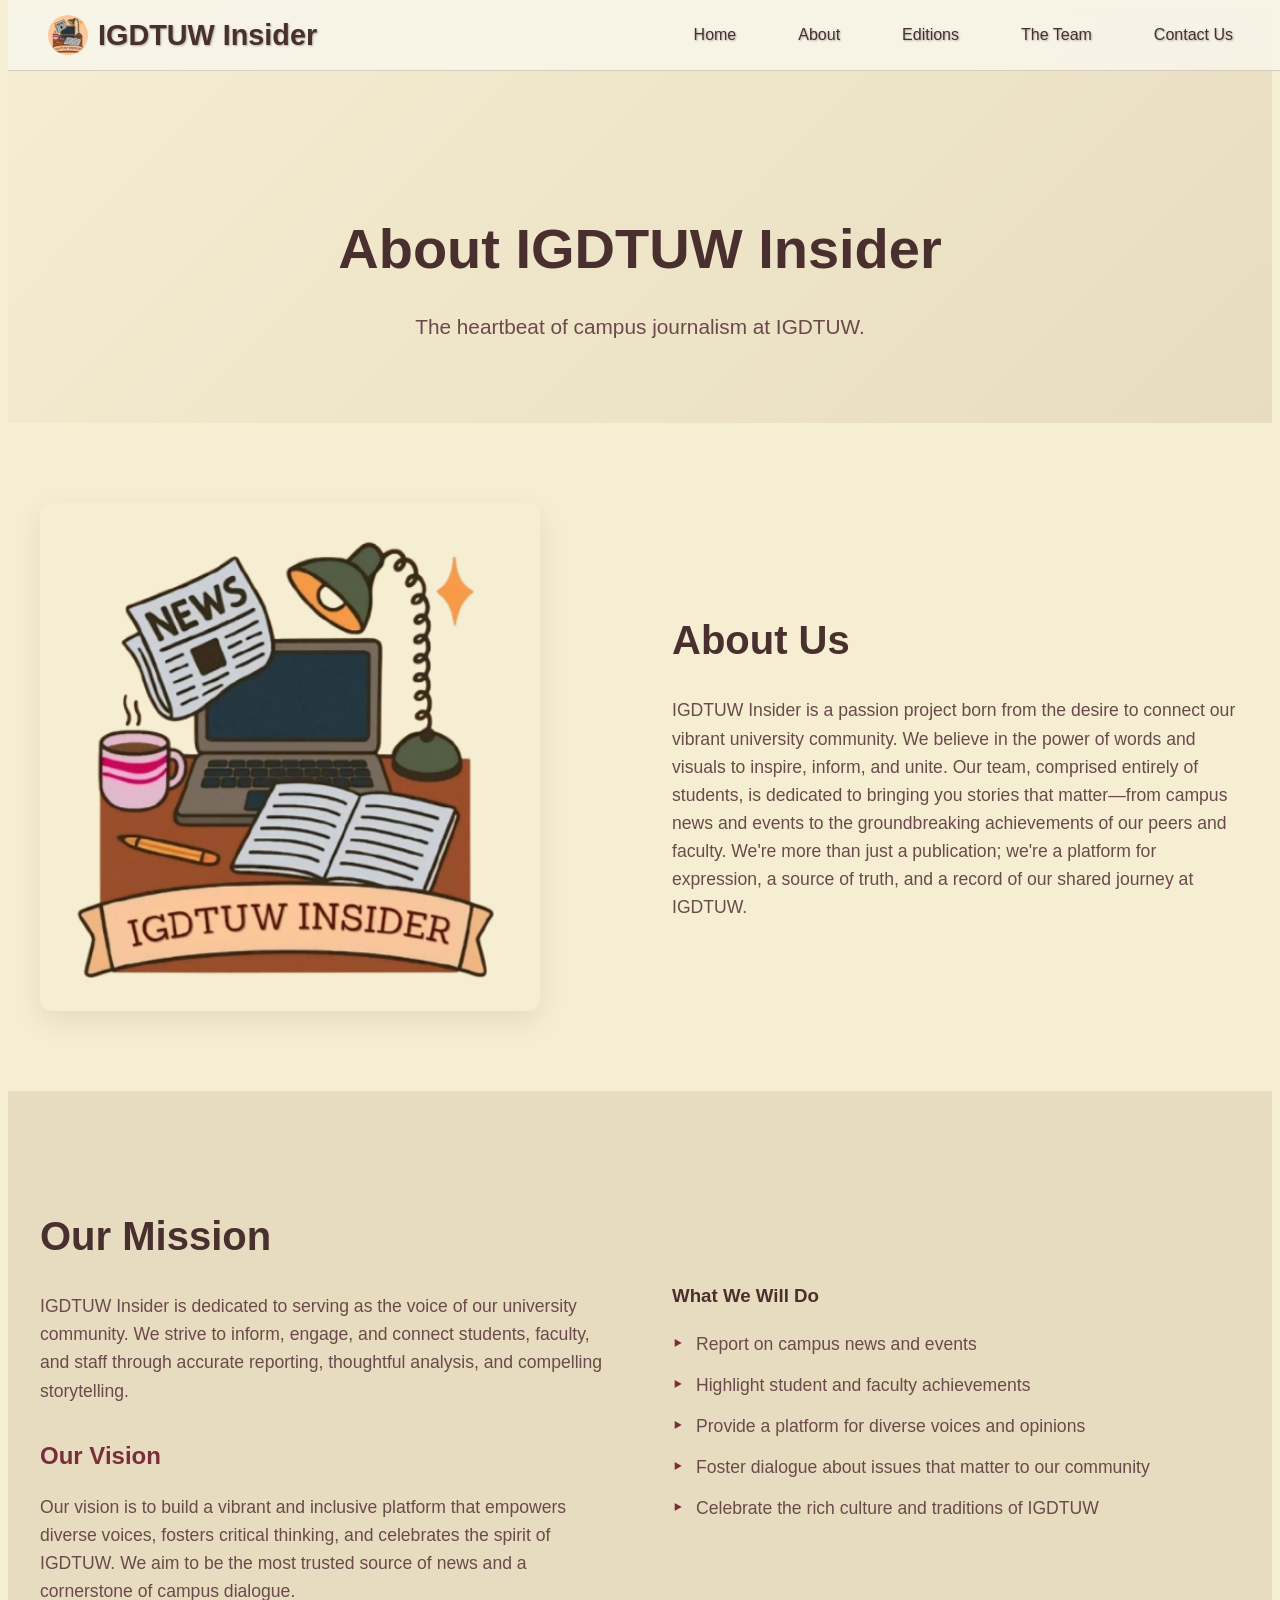
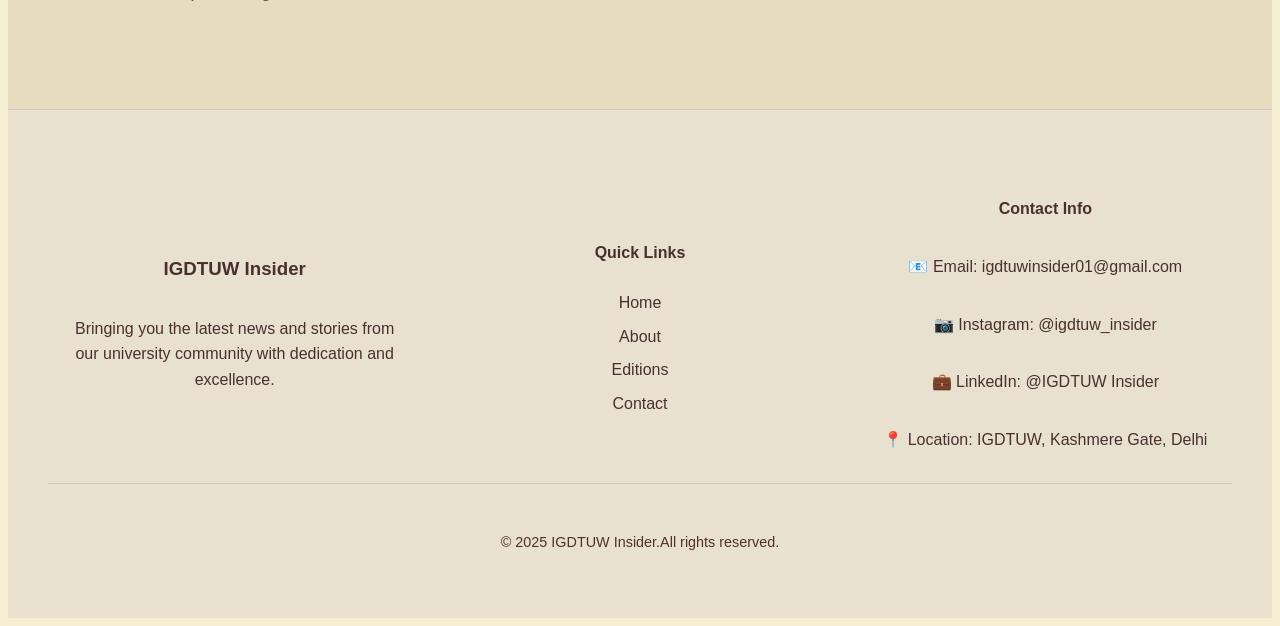
==== pages/about/about.html @ 297fc85a "Updated" ====
<!DOCTYPE html>
<html lang="en">
<head>
    <meta charset="UTF-8">
    <meta name="viewport" content="width=device-width, initial-scale=1.0">
    <title>About - IGDTUW Insider</title>
    <link rel="stylesheet" href="https://cdnjs.cloudflare.com/ajax/libs/font-awesome/6.5.1/css/all.min.css">
    <link rel="stylesheet" href="../../navbar.css">
    <link rel="stylesheet" href="../../footer.css">
    <style>

:root {
  --bg-primary: #f5eed2;
  --bg-secondary: #e8dcc0;
  --card-bg: #fffdf8;

  --text-primary: #4a2f2f;
  --text-secondary: #6a4a4a;
  --muted-text: #8b6c6c;

  --accent-primary: #7a2e3a;
  --accent-secondary: #9c3f4b;
  --accent-subtle: #c9a27e;

  --border-color: #d8cbb7;
  --shadow: rgba(0, 0, 0, 0.08);

  --navbar-bg: rgba(248, 245, 233, 0.9);
  --footer-bg: #e9e1d0;
  --footer-text: #4a2f2f;
}


body {
  font-family: 'Segoe UI', Tahoma, Geneva, Verdana, sans-serif;
  line-height: 1.6;
  background-color: var(--bg-primary);
  color: var(--text-primary);
  transition: all 0.3s ease;
  overflow-x: hidden;
}

.container {
  max-width: 1200px;
  margin: 0 auto;
  padding: 0 20px;
}

/* Hero Section */
.hero {
  padding: 150px 0 80px;
  background: linear-gradient(
    135deg,
    var(--bg-primary) 0%,
    var(--bg-secondary) 100%
  );
  text-align: center;
}

.hero .container {
  max-width: 900px;
  margin: 0 auto;
  padding: 0 1rem;
}

.hero h1 {
  font-size: 3.5rem;
  font-weight: 700;
  color: var(--text-primary) !important; /* force palette */
  margin-bottom: 1rem;
}

.hero p {
  font-size: 1.3rem;
  color: var(--text-secondary) !important; /* force palette */
  max-width: 600px;
  margin: 0 auto;
}

/* About Us Section */
.about {
  padding: 80px 0;
}

.about-content {
  display: grid;
  grid-template-columns: 1fr 1fr;
  gap: 4rem;
  align-items: center;
}

.about-image-box {
  width: 100%;
  max-width: 500px;
  height: auto;
  border-radius: 12px;
  overflow: hidden;
  box-shadow: 0 10px 30px var(--shadow);
  transform: rotate(-3deg);
  transition: transform 0.5s ease-in-out;
}

.about-image-box:hover {
  transform: rotate(0deg) scale(1.05);
}

.about-image-box img {
  width: 100%;
  height: auto;
  object-fit: cover;
  border-radius: 12px;
}

.about-text h2 {
  font-size: 2.5rem;
  margin-bottom: 1.5rem;
  color: var(--text-primary);
}

.about-text p {
  font-size: 1.1rem;
  color: var(--text-secondary);
}

/* Mission & Vision Section */
.mission {
  padding: 80px 0;
  background: var(--bg-secondary);
}

.mission-content {
  display: grid;
  grid-template-columns: 1fr 1fr;
  gap: 4rem;
  align-items: center;
}

.mission-text h2 {
  font-size: 2.5rem;
  margin-bottom: 1.5rem;
  color: var(--text-primary);
}

.mission-text h3 {
  font-size: 1.5rem;
  margin: 2rem 0 1rem;
  color: var(--accent-primary);
}

.mission-text p {
  color: var(--text-secondary);
  margin-bottom: 1.5rem;
  font-size: 1.1rem;
}

.mission-bullets ul {
  list-style: none;
  padding: 0;
}

.mission-bullets ul li {
  color: var(--text-secondary);
  margin-bottom: 0.8rem;
  padding-left: 1.5rem;
  position: relative;
  font-size: 1.1rem;
}

.mission-bullets ul li::before {
  content: '‣';
  position: absolute;
  left: 0;
  color: var(--accent-primary);
  font-weight: bold;
}

/* Animations */
@keyframes fadeInText {
  from {
    opacity: 0;
    transform: translateY(20px);
  }
  to {
    opacity: 1;
    transform: translateY(0);
  }
}

@keyframes rotate-border {
  from {
    transform: rotate(0deg);
  }
  to {
    transform: rotate(360deg);
  }
}

.animate-text-up,
.animate-fade-in-right,
.animate-fade-in-left,
.animate-scale-up,
.animate-fade-in-bottom,
.animate-float-up {
  opacity: 0;
  transform: translateY(20px);
  transition: opacity 0.8s ease, transform 0.8s ease;
}

.animate-text-up {
  transform: translateY(30px);
}

.animate-fade-in-right {
  transform: translateX(30px);
}

.animate-fade-in-left {
  transform: translateX(-30px);
}

.animate-scale-up {
  transform: scale(0.9);
}

.animate-fade-in-bottom {
  transform: translateY(30px);
}

.animate-float-up {
  transform: translateY(20px);
}

/* When animated */
.animate-text-up.active,
.animate-fade-in-right.active,
.animate-fade-in-left.active,
.animate-scale-up.active,
.animate-fade-in-bottom.active,
.animate-float-up.active {
  opacity: 1;
  transform: translate(0, 0) scale(1);
}

.delay-1 {
  transition-delay: 0.15s;
}

.delay-2 {
  transition-delay: 0.3s;
}

.delay-3 {
  transition-delay: 0.45s;
}

.delay-4 {
  transition-delay: 0.6s;
}

/* Responsive Design */
@media (max-width: 768px) {
  .hamburger {
    display: flex;
  }

  .nav-menu {
    position: fixed;
    left: -100%;
    top: 70px;
    flex-direction: column;
    background-color: var(--navbar-bg);
    width: 100%;
    text-align: center;
    transition: 0.3s;
    box-shadow: 0 10px 27px var(--shadow);
    padding: 2rem 0;
    backdrop-filter: blur(15px);
  }

  .nav-menu.active {
    left: 0;
    animation: slideInRight 0.3s ease-out;
  }

  @keyframes slideInRight {
    from {
      opacity: 0;
      transform: translateX(-100px);
    }
    to {
      opacity: 1;
      transform: translateX(0);
    }
  }

  .hero h1 {
    font-size: 2.5rem;
  }

  .about-content,
  .mission-content {
    grid-template-columns: 1fr;
    gap: 2rem;
  }

  .about-content {
    display: flex;
    flex-direction: column;
  }

  .about-image-box {
    order: 1;
  }

  .about-text {
    order: 2;
  }

  .values-grid,
  .team-cards-grid {
    grid-template-columns: 1fr;
  }
}

@media (max-width: 480px) {
  .hero h1 {
    font-size: 2rem;
  }

  .hero p {
    font-size: 1rem;
  }

  .about-text h2,
  .mission-text h2,
  .values h2,
  .join-team h2 {
    font-size: 2rem;
  }
}

/* Custom Scrollbar */
::-webkit-scrollbar {
  width: 8px;
}

::-webkit-scrollbar-track {
  background: var(--bg-secondary);
}

::-webkit-scrollbar-thumb {
  background: linear-gradient(45deg, var(--accent-primary), var(--accent-secondary));
  border-radius: 10px;
}

::-webkit-scrollbar-thumb:hover {
  background: linear-gradient(45deg, var(--accent-secondary), var(--accent-primary));
}

/* Loading Animation */
.loading {
  opacity: 0;
  animation: fadeIn 1s ease-out forwards;
}

@keyframes fadeIn {
  to {
    opacity: 1;
  }
}

    </style>
</head>  
    <body class="loading">
    <!-- Enhanced Navigation -->
    <nav class="navbar">
        <div class="nav-container">
            <div class="logo">
                <img src="../../logo.jpg" alt="Logo" class="logo-img">
                <h2>IGDTUW Insider</h2>
            </div>
            <ul class="nav-menu">
                <li><a href="../../index.html" class="nav-link">Home</a></li>
                <li><a href="about.html" class="nav-link">About</a></li>
                <li><a href="../edition/edition.html" class="nav-link">Editions</a></li>
                <li><a href="../team/team.html" class="nav-link">The Team</a></li>
                <li><a href="../contact/contact.html" class="nav-link">Contact Us</a></li>

            </ul>
            <div class="hamburger">
                <span></span>
                <span></span>
                <span></span>
            </div>
        </div>
    </nav>

    <section class="hero">
        <div class="container">
            <h1 class="animate-text-up">About IGDTUW Insider</h1>
            <p class="animate-text-up delay-1">The heartbeat of campus journalism at IGDTUW.</p>
        </div>
    </section>

    <section class="about">
        <div class="container">
            <div class="about-content">
                <div class="about-image-box animate-fade-in-left">
                    <img src="logo.png" alt="A placeholder image of a university campus">
                </div>
                <div class="about-text animate-fade-in-right">
                    <h2>About Us</h2>
                    <p>IGDTUW Insider is a passion project born from the desire to connect our vibrant university
                        community. We believe in the power of words and visuals to inspire, inform, and unite. Our team,
                        comprised entirely of students, is dedicated to bringing you stories that matter—from campus
                        news and events to the groundbreaking achievements of our peers and faculty. We're more than
                        just a publication; we're a platform for expression, a source of truth, and a record of our
                        shared journey at IGDTUW.</p>
                </div>
            </div>
        </div>
    </section>

    <section class="mission">
        <div class="container">
            <div class="mission-content">
                <div class="mission-text animate-fade-in-right">
                    <h2>Our Mission</h2>
                    <p>IGDTUW Insider is dedicated to serving as the voice of our university community. We strive to
                        inform, engage, and connect students, faculty, and staff through accurate reporting, thoughtful
                        analysis, and compelling storytelling.</p>

                    <h3 class="animate-fade-in-right delay-1">Our Vision</h3>
                    <p>Our vision is to build a vibrant and inclusive platform that empowers diverse voices, fosters
                        critical thinking, and celebrates the spirit of IGDTUW. We aim to be the most trusted source of
                        news and a cornerstone of campus dialogue.</p>
                </div>
                <div class="mission-bullets animate-fade-in-left">
                    <h3>What We Will Do</h3>
                    <ul>
                        <li>Report on campus news and events</li>
                        <li>Highlight student and faculty achievements</li>
                        <li>Provide a platform for diverse voices and opinions</li>
                        <li>Foster dialogue about issues that matter to our community</li>
                        <li>Celebrate the rich culture and traditions of IGDTUW</li>
                    </ul>
                </div>
            </div>
        </div>
    </section>

<footer class="footer">
        <div class="container">
            <div class="footer-content">

                <div class="footer-section">
                    <h3>IGDTUW Insider</h3>
                    <p>Bringing you the latest news and stories from our university community with dedication and excellence.</p>
                </div>

                <div class="footer-section">
                    <h4>Quick Links</h4>
                    <ul>
                        <li><a href="../../index.html">Home</a></li>
                        <li><a href="about.html">About</a></li>
                        <li><a href="../edition/edition.html">Editions</a></li>
                        <li><a href="../contact/contact.html">Contact</a></li>
                    </ul>
                </div>
                
                <div class="footer-section">
                    <h4>Contact Info</h4>
                    <p>📧 Email: <a href="mailto:igdtuwinsider01@gmail.com" class="contact-link">igdtuwinsider01@gmail.com</a></p>
                    <p>📷 Instagram: <a href="https://www.instagram.com/igdtuw_insider" target="_blank" class="contact-link">@igdtuw_insider</a></p>
                    <p>💼 LinkedIn: <a href="https://www.linkedin.com/company/igdtuw-insider/" target="_blank" class="contact-link">@IGDTUW Insider</a></p>
                    <p>📍 Location: IGDTUW, Kashmere Gate, Delhi</p>
                </div>
            </div>

            <div class="footer-bottom">
                <p>&copy; 2025 IGDTUW Insider.All rights reserved.</p>
            </div>
        </div>
    </footer>

    <script>
        

        // Enhanced Mobile Menu Toggle with Animation
        const hamburger = document.querySelector('.hamburger');
        const navMenu = document.querySelector('.nav-menu');

        hamburger.addEventListener('click', function () {
            hamburger.classList.toggle('active');
            navMenu.classList.toggle('active');

            // Animate hamburger lines
            const spans = hamburger.querySelectorAll('span');
            if (hamburger.classList.contains('active')) {
                spans[0].style.transform = 'rotate(45deg) translate(9px, 9px)';
                spans[1].style.opacity = '0';
                spans[2].style.transform = 'rotate(-45deg) translate(7px, -6px)';
            } else {
                spans[0].style.transform = 'none';
                spans[1].style.opacity = '1';
                spans[2].style.transform = 'none';
            }
        });

        // Close mobile menu when clicking on a link
        document.querySelectorAll('.nav-link').forEach(n => n.addEventListener('click', () => {
            hamburger.classList.remove('active');
            navMenu.classList.remove('active');
            const spans = hamburger.querySelectorAll('span');
            spans[0].style.transform = 'none';
            spans[1].style.opacity = '1';
            spans[2].style.transform = 'none';
        }));

        // Smooth scrolling for anchor links
        document.querySelectorAll('a[href^="#"]').forEach(anchor => {
            anchor.addEventListener('click', function (e) {
                e.preventDefault();
                const target = document.querySelector(this.getAttribute('href'));
                if (target) {
                    target.scrollIntoView({
                        behavior: 'smooth',
                        block: 'start'
                    });
                }
            });
        });

        // Enhanced Navbar background on scroll
        window.addEventListener('scroll', function () {
            const navbar = document.querySelector('.navbar');
            const scrolled = window.pageYOffset;

            if (scrolled > 100) {
                navbar.style.background = 'var(--navbar-bg)';
                navbar.style.backdropFilter = 'blur(20px)';
                navbar.style.boxShadow = '0 4px 20px var(--shadow)';
            } else {
                navbar.style.background = 'var(--navbar-bg)';
                navbar.style.backdropFilter = 'blur(15px)';
                navbar.style.boxShadow = 'none';
            }
        });

        // Intersection Observer for scroll animations
        const observerOptions = {
            threshold: 0.1,
            rootMargin: '0px 0px -50px 0px'
        };

        const observer = new IntersectionObserver(function (entries, observer) {
            entries.forEach(entry => {
                if (entry.isIntersecting) {
                    entry.target.classList.add('active');
                    // Stop observing once it's active
                    observer.unobserve(entry.target);
                }
            });
        }, observerOptions);

        // Observe elements for animation
        document.querySelectorAll('.animate-text-up, .animate-fade-in-right, .animate-fade-in-left, .animate-scale-up, .animate-fade-in-bottom, .animate-float-up').forEach(el => {
            observer.observe(el);
        });

        // Enhanced Loading Animation
        window.addEventListener('load', function () {
            document.body.classList.add('loaded');
        });

        // Click effects for interactive elements
        document.querySelectorAll('.value-card, .team-card').forEach(element => {
            element.addEventListener('click', function (e) {
                // Simple scale effect
                this.style.transform = 'scale(0.98)';
                setTimeout(() => {
                    this.style.transform = '';
                }, 150);
            });
        });
    </script>
</body>

</html>
---- navbar.css ----
:root {
            /* Light Theme */
            --bg-primary: #f8f5e9;
            --bg-secondary: #f1e6cc87;
            --card-bg: #fffdf8;

            --text-primary: #4a2f2f;
            --text-secondary: #6a4a4a;
            --muted-text: #8b6c6c;

            --accent-primary: #7a2e3a;
            --accent-secondary: #9c3f4b;
            --accent-subtle: #c9a27e;

            --border-color: #d8cbb7;
            --shadow: rgba(0, 0, 0, 0.08);

            --navbar-bg: rgba(248, 245, 233, 0.9);
            --footer-bg: #e9e1d0;
            --footer-text: #4a2f2f;
        }

.navbar {
    position: fixed;
    top: 0;
    width: 100%;
    background: var(--navbar-bg);
    z-index: 1000;
    border-bottom: 1px solid rgba(139, 115, 85, 0.3);
    transition: background 0.3s ease, box-shadow 0.3s ease;
}

/* Glass effect variant */
.navbar.transparent {
    background: rgba(131, 100, 62, 0.9) !important;
    backdrop-filter: blur(50px);
}

.nav-container {
    max-width: 1200px;
    margin: 0 auto;
    padding: 0 20px;
    display: flex;
    justify-content: space-between;
    align-items: center;
    height: 70px;
}

/* Logo text */
.logo h2 {
    color: #4a2f2f;
    font-weight: 700;
    font-size: 1.8rem;
    transition: color 0.3s ease;
    text-shadow: 1px 1px 2px rgba(0,0,0,0.3); /* Better contrast on light brown */
}

/* Nav menu */
.nav-menu {
    display: flex;
    list-style: none;
    align-items: center;
    gap: 2rem;
}

/* Links */
.nav-link {
    text-decoration: none;
    color: #4a2f2f;
    font-weight: 500;
    transition: all 0.3s ease;
    position: relative;
    padding: 10px 15px;
    border-radius: 25px;
    text-shadow: 1px 1px 2px rgba(0,0,0,0.3); /* Better contrast */
}

/* Hover effect */
.nav-link:hover {
    color: #1b1710; /* Light cream color for better contrast */
    background-color: rgba(255, 255, 255, 0.011);
    transform: translateY(-2px);
}

.nav-link::after {
    content: '';
    position: absolute;
    bottom: -5px;
    left: 50%;
    transform: translateX(-50%);
    width: 0;
    height: 2px;
    background-color: #FFE4B5; /* Matching accent color */
    transition: width 0.3s ease;
}

.nav-link:hover::after {
    width: 80%;
}

/* Hamburger */
.hamburger {
    display: none;
    flex-direction: column;
    cursor: pointer;
    transition: transform 0.3s ease;
}

.hamburger span {
    width: 25px;
    height: 3px;
    background: #ffffff;
    margin: 3px 0;
    border-radius: 2px;
}

/* Logo */
.logo {
    display: flex;
    align-items: center;
    gap: 10px;
    transition: transform 0.3s ease;
}

.logo:hover {
    transform: scale(1.05);
}

.logo-img {
    height: 40px;
    width: auto;
    transition: transform 0.3s ease;
    border-radius: 50%;
}

.logo-img:hover {
    transform: rotate(360deg);
}

/* Mobile responsiveness */
@media (max-width: 768px) {
    .hamburger {
        display: flex;
    }
    
    .nav-menu {
        position: fixed;
        left: -100%;
        top: 70px;
        flex-direction: column;
        background-color: #8B7355;
        width: 100%;
        text-align: center;
        transition: 0.3s;
        box-shadow: 0 10px 27px rgba(0, 0, 0, 0.05);
        padding: 2rem 0;
    }
    
    .nav-menu.active {
        left: 0;
    }
    
    .nav-link {
        padding: 15px;
        display: block;
        width: 100%;
    }
}
---- footer.css ----
:root {
    --footer-bg: #e8d7c9;
    --footer-text: #2c2c2c;
    --footer-link: #4a2f2f;
    --footer-link-hover: #3498db;
    --footer-border: rgba(0, 0, 0, 0.1);
}

.footer {
    background: var(--footer-bg);
    padding: 50px 20px;
    border-top: 1px solid var(--footer-border);
    position: relative;
    overflow: hidden;
    color: var(--footer-text);
}

/* --- Grid layout --- */
.footer-content {
    display: grid;
    grid-template-columns: repeat(auto-fit, minmax(250px, 1fr));
    gap: 2rem;
    text-align: center;
    z-index: 2;
}

/* --- Sections --- */
.footer-content > div {
    display: flex;
    flex-direction: column;
    align-items: center;
    justify-content: center;
    transition: transform 0.3s ease, box-shadow 0.3s ease;
    padding: 15px;
    border-radius: 12px;
}

/* Subtle hover effect for symmetry */
.footer-content > div:hover {
    transform: translateY(-5px);
    box-shadow: 0 6px 20px rgba(0, 0, 0, 0.08);
}

/* --- Headings --- */
.footer h3, 
.footer h4 {
    margin-bottom: 1rem;
    font-weight: 700;
    color: var(--footer-link);
    transition: color 0.3s ease;
}

.footer h3:hover, 
.footer h4:hover {
    color: var(--footer-link-hover);
}

/* --- Links --- */
.footer a {
    color: var(--footer-link);
    text-decoration: none;
    transition: color 0.3s ease, transform 0.2s ease;
}

.footer a:hover {
    color: var(--footer-link-hover);
    transform: scale(1.05);
}

/* --- Quick links list --- */
.footer ul {
    list-style: none;
    padding: 0;
    margin: 0;
}

.footer ul li {
    margin: 0.5rem 0;
}

/* --- Footer bottom --- */
.footer-bottom {
    text-align: center;
    padding-top: 2rem;
    border-top: 1px solid var(--footer-border);
    color: rgba(47, 1, 1, 0.8);
    font-size: 0.9rem;
    animation: fadeInText 1s ease-out 0.5s both;
}

/* --- Animations --- */
@keyframes fadeInText {
    from { opacity: 0; transform: translateY(10px); }
    to { opacity: 1; transform: translateY(0); }
}

/* --- Responsiveness --- */
@media (max-width: 768px) {
    .footer-content {
        grid-template-columns: 1fr; /* stack sections vertically */
        text-align: center;
    }

    .footer-content > div {
        margin-bottom: 1.5rem;
    }
}
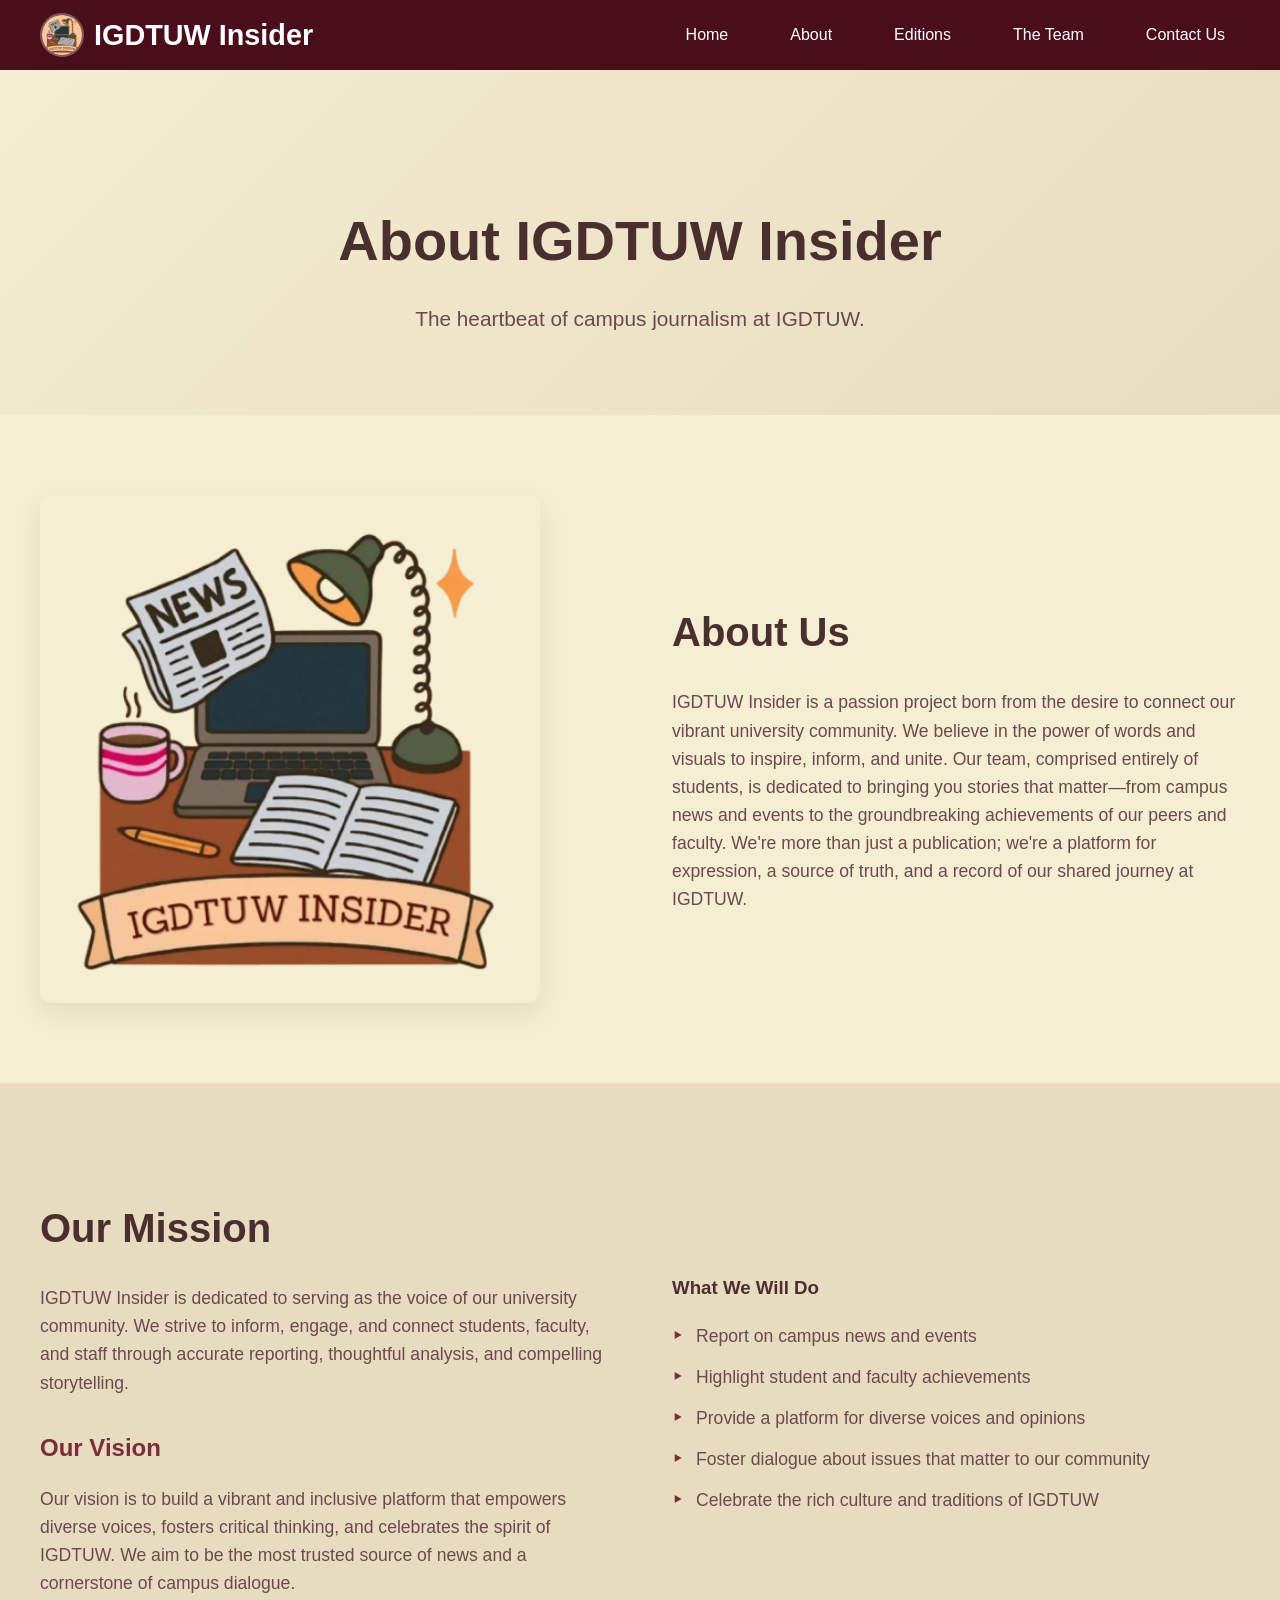
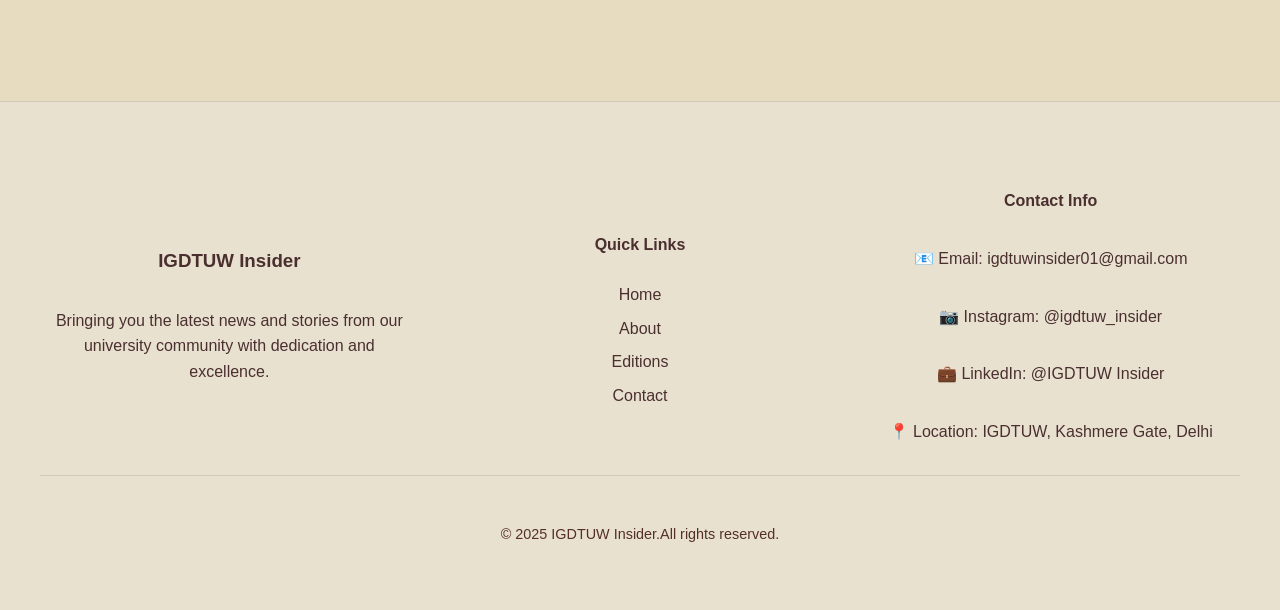
==== commit e7b31044: "Updated" ====
--- a/pages/about/about.html
+++ b/pages/about/about.html
@@ -38,6 +38,7 @@
   color: var(--text-primary);
   transition: all 0.3s ease;
   overflow-x: hidden;
+  margin:0;
 }
 
 .container {
@@ -484,8 +485,6 @@
     </footer>
 
     <script>
-        
-
         // Enhanced Mobile Menu Toggle with Animation
         const hamburger = document.querySelector('.hamburger');
         const navMenu = document.querySelector('.nav-menu');
@@ -586,7 +585,4 @@
     </script>
 </body>
 
-</html>
-
-
-
+</html>
--- a/navbar.css
+++ b/navbar.css
@@ -1,39 +1,51 @@
 :root {
-            /* Light Theme */
-            --bg-primary: #f8f5e9;
-            --bg-secondary: #f1e6cc87;
-            --card-bg: #fffdf8;
-
-            --text-primary: #4a2f2f;
-            --text-secondary: #6a4a4a;
-            --muted-text: #8b6c6c;
-
-            --accent-primary: #7a2e3a;
-            --accent-secondary: #9c3f4b;
-            --accent-subtle: #c9a27e;
-
-            --border-color: #d8cbb7;
-            --shadow: rgba(0, 0, 0, 0.08);
-
-            --navbar-bg: rgba(248, 245, 233, 0.9);
-            --footer-bg: #e9e1d0;
-            --footer-text: #4a2f2f;
-        }
+    --bg-primary: #FEFDF7;
+    --bg-secondary: #FDFDF7;
+    --card-bg: #FEFDF7;
+
+    --text-primary: #690609;
+    --text-secondary: #690609;
+    --muted-text: #792022;
+
+    --accent-primary: #690609;
+    --accent-secondary: #792022;
+    --accent-subtle: #DFD6D0;
+
+    --border-color: #DFD6D0;
+    --shadow: rgba(121, 32, 34, 0.15);
+
+    --navbar-bg: #8B1538;
+    --navbar-text: #FFFFFF;
+    --navbar-hover: #A01A44;
+    
+    --footer-bg: #8B1538;
+    --footer-text: #FFFFFF;
+    --neutral: #DFD6D0;
+}
 
 .navbar {
     position: fixed;
     top: 0;
     width: 100%;
-    background: var(--navbar-bg);
+    background-color: #4A0E1A !important;
+    background: #4A0E1A !important;
+    opacity: 1 !important;
     z-index: 1000;
-    border-bottom: 1px solid rgba(139, 115, 85, 0.3);
-    transition: background 0.3s ease, box-shadow 0.3s ease;
-}
-
-/* Glass effect variant */
+    border-bottom: none;
+    transition: none;
+    box-shadow: 0 2px 8px rgba(0, 0, 0, 0.5);
+}
+
+/* Remove ALL transparency - force solid background */
 .navbar.transparent {
-    background: rgba(131, 100, 62, 0.9) !important;
-    backdrop-filter: blur(50px);
+    background-color: #4A0E1A !important;
+    background: #4A0E1A !important;
+    backdrop-filter: none !important;
+    opacity: 1 !important;
+}
+
+.navbar * {
+    opacity: 1 !important;
 }
 
 .nav-container {
@@ -48,11 +60,16 @@
 
 /* Logo text */
 .logo h2 {
-    color: #4a2f2f;
+    color: var(--navbar-text);
     font-weight: 700;
     font-size: 1.8rem;
     transition: color 0.3s ease;
-    text-shadow: 1px 1px 2px rgba(0,0,0,0.3); /* Better contrast on light brown */
+    text-shadow: none;
+}
+
+.logo h2:hover {
+    color: #FFE4E1;
+    transform: scale(1.02);
 }
 
 /* Nav menu */
@@ -66,19 +83,19 @@
 /* Links */
 .nav-link {
     text-decoration: none;
-    color: #4a2f2f;
+    color: var(--navbar-text);
     font-weight: 500;
     transition: all 0.3s ease;
     position: relative;
     padding: 10px 15px;
-    border-radius: 25px;
-    text-shadow: 1px 1px 2px rgba(0,0,0,0.3); /* Better contrast */
+    border-radius: 6px;
+    text-shadow: none;
 }
 
 /* Hover effect */
 .nav-link:hover {
-    color: #1b1710; /* Light cream color for better contrast */
-    background-color: rgba(255, 255, 255, 0.011);
+    color: #FFFFFF;
+    background-color: rgba(255, 255, 255, 0.1);
     transform: translateY(-2px);
 }
 
@@ -90,12 +107,18 @@
     transform: translateX(-50%);
     width: 0;
     height: 2px;
-    background-color: #FFE4B5; /* Matching accent color */
+    background-color: #FFFFFF;
     transition: width 0.3s ease;
 }
 
 .nav-link:hover::after {
     width: 80%;
+}
+
+/* Active link styling */
+.nav-link.active {
+    color: #FFFFFF;
+    background-color: rgba(255, 255, 255, 0.15);
 }
 
 /* Hamburger */
@@ -109,9 +132,14 @@
 .hamburger span {
     width: 25px;
     height: 3px;
-    background: #ffffff;
+    background: var(--navbar-text);
     margin: 3px 0;
     border-radius: 2px;
+    transition: all 0.3s ease;
+}
+
+.hamburger:hover span {
+    background: #FFFFFF;
 }
 
 /* Logo */
@@ -131,10 +159,12 @@
     width: auto;
     transition: transform 0.3s ease;
     border-radius: 50%;
+    border: 2px solid rgba(255, 255, 255, 0.3);
 }
 
 .logo-img:hover {
     transform: rotate(360deg);
+    border-color: #FFFFFF;
 }
 
 /* Mobile responsiveness */
@@ -148,21 +178,50 @@
         left: -100%;
         top: 70px;
         flex-direction: column;
-        background-color: #8B7355;
+        --navbar-bg: #4A0E1A;
         width: 100%;
         text-align: center;
         transition: 0.3s;
-        box-shadow: 0 10px 27px rgba(0, 0, 0, 0.05);
+        box-shadow: 0 10px 27px rgba(0, 0, 0, 0.3);
         padding: 2rem 0;
+        backdrop-filter: none;
     }
     
     .nav-menu.active {
         left: 0;
+        animation: slideInRight 0.3s ease-out;
+    }
+    
+    @keyframes slideInRight {
+        from {
+            opacity: 0;
+            transform: translateX(-100px);
+        }
+        to {
+            opacity: 1;
+            transform: translateX(0);
+        }
     }
     
     .nav-link {
-        padding: 15px;
+        padding: 15px 20px;
         display: block;
         width: 100%;
+        margin: 0.5rem 0;
+        border-radius: 12px;
+        color: var(--navbar-text);
+        border: 1px solid transparent;
+        transition: all 0.4s cubic-bezier(0.4, 0, 0.2, 1);
+    }
+    
+    .nav-link:hover {
+        background: rgba(255, 255, 255, 0.15);
+        backdrop-filter: blur(10px);
+        border: 1px solid rgba(255, 255, 255, 0.2);
+        box-shadow: 
+            0 4px 15px rgba(255, 255, 255, 0.1),
+            inset 0 1px 0 rgba(255, 255, 255, 0.3);
+        color: #FFFFFF;
+        transform: scale(1.02);
     }
 }
--- a/footer.css
+++ b/footer.css
@@ -2,7 +2,7 @@
     --footer-bg: #e8d7c9;
     --footer-text: #2c2c2c;
     --footer-link: #4a2f2f;
-    --footer-link-hover: #3498db;
+    --footer-link-hover: #2975a7;
     --footer-border: rgba(0, 0, 0, 0.1);
 }
 
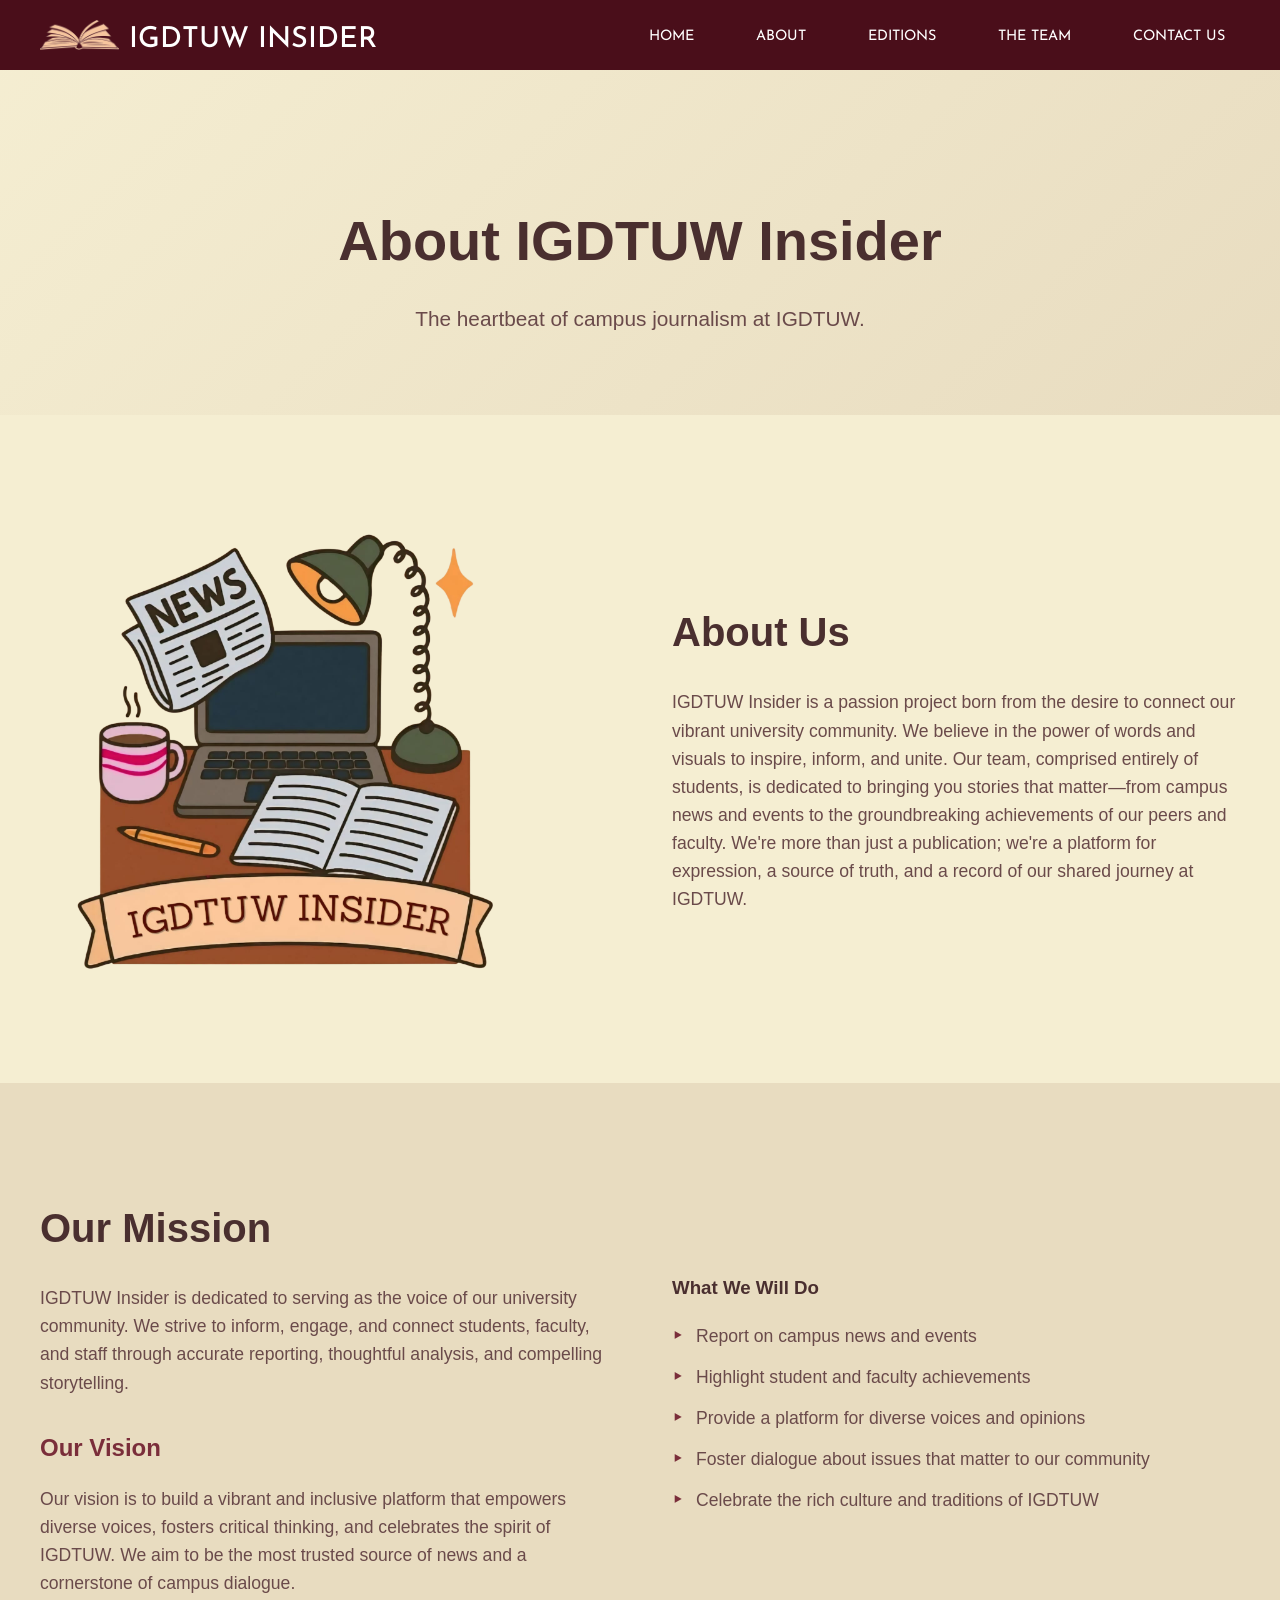
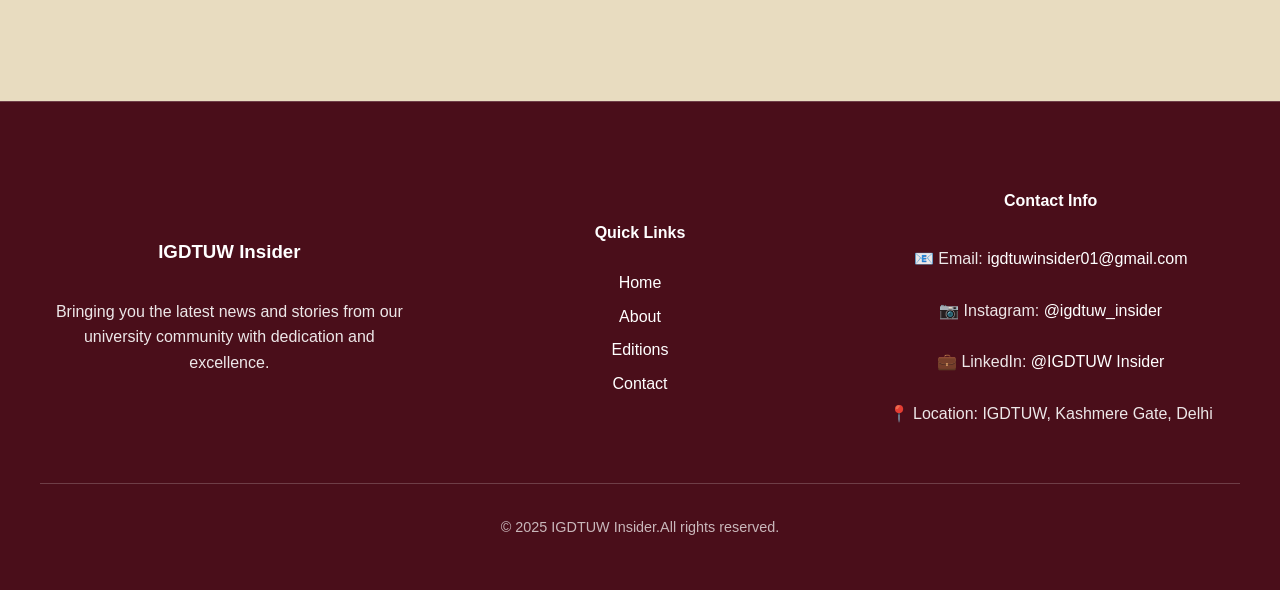
==== commit c6702818: "updated" ====
--- a/pages/about/about.html
+++ b/pages/about/about.html
@@ -8,6 +8,7 @@
     <link rel="stylesheet" href="../../navbar.css">
     <link rel="stylesheet" href="../../footer.css">
     <style>
+      @import url('https://fonts.googleapis.com/css2?family=Josefin+Sans:ital,wght@0,100..700;1,100..700&display=swap');
 
 :root {
   --bg-primary: #f5eed2;
@@ -25,9 +26,7 @@
   --border-color: #d8cbb7;
   --shadow: rgba(0, 0, 0, 0.08);
 
-  --navbar-bg: rgba(248, 245, 233, 0.9);
-  --footer-bg: #e9e1d0;
-  --footer-text: #4a2f2f;
+  --navbar-bg: #4A0E1A; 
 }
 
 
@@ -96,7 +95,6 @@
   height: auto;
   border-radius: 12px;
   overflow: hidden;
-  box-shadow: 0 10px 30px var(--shadow);
   transform: rotate(-3deg);
   transition: transform 0.5s ease-in-out;
 }
@@ -175,7 +173,7 @@
   font-weight: bold;
 }
 
-/* Animations */
+/* Animation */
 @keyframes fadeInText {
   from {
     opacity: 0;
@@ -274,13 +272,36 @@
     text-align: center;
     transition: 0.3s;
     box-shadow: 0 10px 27px var(--shadow);
-    padding: 2rem 0;
-    backdrop-filter: blur(15px);
+    padding: 0;
+    margin: 0;
+    backdrop-filter: none;
+    opacity: 1;
   }
 
   .nav-menu.active {
     left: 0;
     animation: slideInRight 0.3s ease-out;
+  }
+
+  .nav-menu li {
+    margin: 0 !important;
+    padding: 0 !important;
+    list-style: none;
+  }
+
+  .nav-menu .nav-link {
+    display: block;
+    padding: 20px;
+    margin: 0;
+    color: white;
+    text-decoration: none;
+    border-bottom: 1px solid rgba(255,255,255,0.1);
+    width: 100%;
+    box-sizing: border-box;
+  }
+
+  .nav-menu li:last-child .nav-link {
+    border-bottom: none;
   }
 
   @keyframes slideInRight {
@@ -369,6 +390,14 @@
     opacity: 1;
   }
 }
+.logo h2{ 
+  font-family: 'Josefin Sans', sans-serif ;
+  font-weight: 500;
+}
+.nav-link{
+  font-family: 'Josefin Sans', sans-serif ;
+  font-weight: 400;
+}
 
     </style>
 </head>  
@@ -377,15 +406,15 @@
     <nav class="navbar">
         <div class="nav-container">
             <div class="logo">
-                <img src="../../logo.jpg" alt="Logo" class="logo-img">
-                <h2>IGDTUW Insider</h2>
+                <img src="../../secondary-logo.png" alt="Logo" class="logo-img">
+                <h2 style="padding-top:10px">IGDTUW INSIDER</h2>
             </div>
             <ul class="nav-menu">
-                <li><a href="../../index.html" class="nav-link">Home</a></li>
-                <li><a href="about.html" class="nav-link">About</a></li>
-                <li><a href="../edition/edition.html" class="nav-link">Editions</a></li>
-                <li><a href="../team/team.html" class="nav-link">The Team</a></li>
-                <li><a href="../contact/contact.html" class="nav-link">Contact Us</a></li>
+                <li><a href="../../index.html" class="nav-link">HOME</a></li>
+                <li><a href="about.html" class="nav-link">ABOUT</a></li>
+                <li><a href="../edition/edition.html" class="nav-link">EDITIONS</a></li>
+                <li><a href="../team/team.html" class="nav-link">THE TEAM</a></li>
+                <li><a href="../contact/contact.html" class="nav-link">CONTACT US</a></li>
 
             </ul>
             <div class="hamburger">
@@ -407,7 +436,7 @@
         <div class="container">
             <div class="about-content">
                 <div class="about-image-box animate-fade-in-left">
-                    <img src="logo.png" alt="A placeholder image of a university campus">
+                    <img src="logo-svg.svg" alt="A placeholder image of a university campus">
                 </div>
                 <div class="about-text animate-fade-in-right">
                     <h2>About Us</h2>
--- a/navbar.css
+++ b/navbar.css
@@ -61,7 +61,8 @@
 /* Logo text */
 .logo h2 {
     color: var(--navbar-text);
-    font-weight: 700;
+    font-family: "Josefin Sans", sans-serif;
+    font-weight: 500;
     font-size: 1.8rem;
     transition: color 0.3s ease;
     text-shadow: none;
@@ -84,7 +85,9 @@
 .nav-link {
     text-decoration: none;
     color: var(--navbar-text);
-    font-weight: 500;
+    font-weight: 400;
+    font-family: "Josefin Sans", sans-serif;
+    font-size: 0.9rem;
     transition: all 0.3s ease;
     position: relative;
     padding: 10px 15px;
@@ -147,19 +150,11 @@
     display: flex;
     align-items: center;
     gap: 10px;
-    transition: transform 0.3s ease;
-}
-
-.logo:hover {
-    transform: scale(1.05);
 }
 
 .logo-img {
-    height: 40px;
+    height: 30px;
     width: auto;
-    transition: transform 0.3s ease;
-    border-radius: 50%;
-    border: 2px solid rgba(255, 255, 255, 0.3);
 }
 
 .logo-img:hover {
@@ -178,13 +173,14 @@
         left: -100%;
         top: 70px;
         flex-direction: column;
-        --navbar-bg: #4A0E1A;
+        --navbar-bg: #4A0E1A !important;
         width: 100%;
         text-align: center;
         transition: 0.3s;
         box-shadow: 0 10px 27px rgba(0, 0, 0, 0.3);
         padding: 2rem 0;
-        backdrop-filter: none;
+        backdrop-filter: none !important;
+        opacity: 1 !important;
     }
     
     .nav-menu.active {
--- a/footer.css
+++ b/footer.css
@@ -1,18 +1,24 @@
 :root {
-    --footer-bg: #e8d7c9;
-    --footer-text: #2c2c2c;
-    --footer-link: #4a2f2f;
-    --footer-link-hover: #2975a7;
-    --footer-border: rgba(0, 0, 0, 0.1);
+    --footer-bg: #4a0e1a;
+    --footer-text: white;
+    --footer-link-hover: #cccccc;
+    --footer-border: rgba(255, 255, 255, 0.2);
 }
 
 .footer {
-    background: var(--footer-bg);
+    background: #4A0E1A;
     padding: 50px 20px;
     border-top: 1px solid var(--footer-border);
     position: relative;
     overflow: hidden;
-    color: var(--footer-text);
+    color: white;
+}
+
+/* Container styling - This was missing and causing the layout issues */
+.footer .container {
+    max-width: 1200px;
+    margin: 0 auto;
+    padding: 0 20px;
 }
 
 /* --- Grid layout --- */
@@ -38,7 +44,7 @@
 /* Subtle hover effect for symmetry */
 .footer-content > div:hover {
     transform: translateY(-5px);
-    box-shadow: 0 6px 20px rgba(0, 0, 0, 0.08);
+    box-shadow: 0 6px 20px rgba(0, 0, 0, 0.3);
 }
 
 /* --- Headings --- */
@@ -46,25 +52,43 @@
 .footer h4 {
     margin-bottom: 1rem;
     font-weight: 700;
-    color: var(--footer-link);
+    color: white;
     transition: color 0.3s ease;
 }
 
 .footer h3:hover, 
 .footer h4:hover {
-    color: var(--footer-link-hover);
+    color: #cccccc;
+}
+
+/* --- Paragraphs --- */
+.footer p {
+    color: rgba(255, 255, 255, 0.9);
+    line-height: 1.6;
+    margin-bottom: 10px;
 }
 
 /* --- Links --- */
 .footer a {
-    color: var(--footer-link);
+    color: white;
     text-decoration: none;
     transition: color 0.3s ease, transform 0.2s ease;
 }
 
 .footer a:hover {
-    color: var(--footer-link-hover);
+    color: #cccccc;
     transform: scale(1.05);
+}
+
+/* Contact links specific styling */
+.contact-link {
+    color: rgba(255, 255, 255, 0.9);
+    text-decoration: none;
+    transition: color 0.3s ease;
+}
+
+.contact-link:hover {
+    color: white;
 }
 
 /* --- Quick links list --- */
@@ -83,9 +107,15 @@
     text-align: center;
     padding-top: 2rem;
     border-top: 1px solid var(--footer-border);
-    color: rgba(47, 1, 1, 0.8);
+    color: white;
     font-size: 0.9rem;
     animation: fadeInText 1s ease-out 0.5s both;
+    margin-top: 2rem;
+}
+
+.footer-bottom p {
+    color: rgba(255, 255, 255, 0.7);
+    margin: 0;
 }
 
 /* --- Animations --- */
@@ -96,12 +126,26 @@
 
 /* --- Responsiveness --- */
 @media (max-width: 768px) {
+    .footer {
+        padding: 30px 15px;
+    }
+
+    .footer .container {
+        padding: 0 10px;
+    }
+    
     .footer-content {
         grid-template-columns: 1fr; /* stack sections vertically */
         text-align: center;
+        gap: 1.5rem;
     }
 
     .footer-content > div {
         margin-bottom: 1.5rem;
     }
+    
+    .footer-content > div:hover {
+        transform: none; /* Disable hover effects on mobile */
+        box-shadow: none;
+    }
 }
